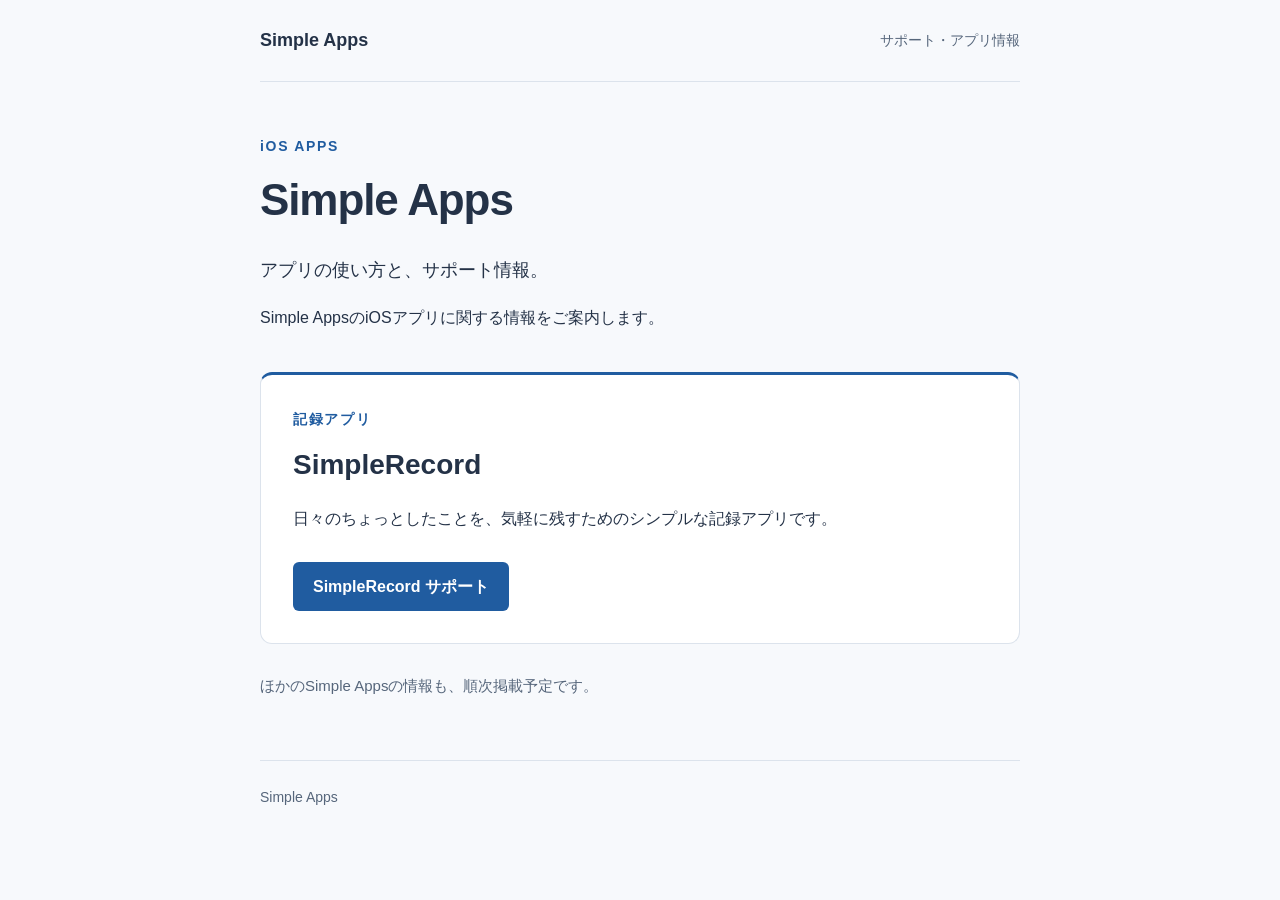
==== index.html @ bc2d6ebd "Add Simple Apps support site" ====
<!doctype html>
<html lang="ja">
<head>
  <meta charset="utf-8">
  <meta name="viewport" content="width=device-width, initial-scale=1">
  <meta name="description" content="Simple AppsのiOSアプリに関するサポートとプライバシー情報。">
  <title>Simple Apps</title>
  <link rel="stylesheet" href="styles.css">
</head>
<body>
  <a class="skip-link" href="#main">本文へ移動</a>
  <header class="site-header"><a class="brand" href="index.html">Simple Apps</a><span>サポート・アプリ情報</span></header>
  <main id="main">
    <div class="intro">
      <p class="eyebrow">iOS APPS</p>
      <h1>Simple Apps</h1>
      <p class="lead">アプリの使い方と、サポート情報。</p>
      <p>Simple AppsのiOSアプリに関する情報をご案内します。</p>
    </div>
    <section class="app-card" aria-labelledby="app-name">
      <p class="eyebrow">記録アプリ</p>
      <h2 id="app-name">SimpleRecord</h2>
      <p>日々のちょっとしたことを、気軽に残すためのシンプルな記録アプリです。</p>
      <a class="button-link" href="simplerecord/index.html">SimpleRecord サポート</a>
    </section>
    <p class="muted upcoming">ほかのSimple Appsの情報も、順次掲載予定です。</p>
  </main>
  <footer class="site-footer"><span>Simple Apps</span></footer>
</body>
</html>
---- styles.css ----
/* Shared, dependency-free styles for Simple Apps. */
:root {
  color-scheme: light;
  font-family: -apple-system, BlinkMacSystemFont, "Hiragino Kaku Gothic ProN", "Hiragino Sans", "Yu Gothic", Meiryo, sans-serif;
  color: #243247;
  background: #f7f9fc;
  line-height: 1.85;
  -webkit-text-size-adjust: 100%;
}
* { box-sizing: border-box; }
body { margin: 0; overflow-wrap: anywhere; }
a { color: #205ca0; text-underline-offset: .24em; }
a:hover { text-decoration-thickness: 2px; }
a:focus-visible { outline: 3px solid #205ca0; outline-offset: 5px; }
.site-header, main, .site-footer { width: min(100% - 48px, 760px); margin-inline: auto; }
.site-header { padding-block: 24px; border-bottom: 1px solid #dce3ec; display: flex; align-items: center; justify-content: space-between; gap: 16px; flex-wrap: wrap; }
.brand { font-size: 1.125rem; font-weight: 700; color: #243247; text-decoration: none; }
.site-header span, .muted { color: #56667b; }
.site-header span { font-size: .875rem; }
main { padding-block: 52px 60px; min-height: 65vh; }
.intro { margin-bottom: 40px; }
.eyebrow { font-size: .875rem; font-weight: 700; letter-spacing: .12em; color: #205ca0; margin: 0 0 10px; }
h1 { font-size: clamp(2rem, 5vw, 2.75rem); line-height: 1.35; letter-spacing: -.025em; margin: 0 0 24px; }
.title-detail { display: block; font-size: .62em; letter-spacing: 0; margin-top: 12px; line-height: 1.6; }
h2 { font-size: 1.25rem; line-height: 1.6; margin: 0 0 16px; }
p { margin: 0 0 16px; }
p:last-child { margin-bottom: 0; }
.lead { font-size: 1.125rem; }
section { margin-top: 36px; }
.app-card { padding: 32px; background: #fff; border: 1px solid #dce3ec; border-top: 3px solid #205ca0; border-radius: 12px; }
.app-card h2 { font-size: 1.75rem; }
.button-link { display: inline-block; margin-top: 12px; padding: 10px 20px; background: #205ca0; color: #fff; border-radius: 6px; text-decoration: none; font-weight: 600; }
.button-link:hover { background: #184b84; }
.upcoming { margin-top: 28px; font-size: .9375rem; }
.tags { display: flex; flex-wrap: wrap; gap: 10px; padding: 0; list-style: none; }
.tags li { padding: 4px 16px; border: 1px solid #dce3ec; background: #fff; border-radius: 6px; }
.features { padding-left: 1.5em; }
.features li { padding-block: 4px; }
.faq { margin: 0; }
.faq dt { border-top: 1px solid #dce3ec; padding-top: 20px; font-weight: 600; }
.faq dd { margin: 8px 0 20px; }
.contact-placeholder { padding: 14px 18px; border: 1px dashed #8a6a2d; border-radius: 6px; background: #fff9ec; color: #624719; }
.contact-placeholder code { font-size: .9375rem; }
.page-links { margin-top: 40px; padding-top: 24px; border-top: 1px solid #dce3ec; }
.page-links a, .site-footer a { display: inline-block; padding-block: 8px; }
.site-footer { border-top: 1px solid #dce3ec; padding-block: 24px; display: flex; align-items: center; justify-content: space-between; gap: 16px; flex-wrap: wrap; font-size: .875rem; color: #56667b; }
.skip-link { position: absolute; top: 8px; left: 8px; padding: 8px 16px; background: #fff; transform: translateY(-200%); }
.skip-link:focus { transform: translateY(0); }
@media (max-width: 480px) {
  .site-header, main, .site-footer { width: calc(100% - 40px); }
  main { padding-block: 36px 44px; }
  .app-card { padding: 24px; }
}
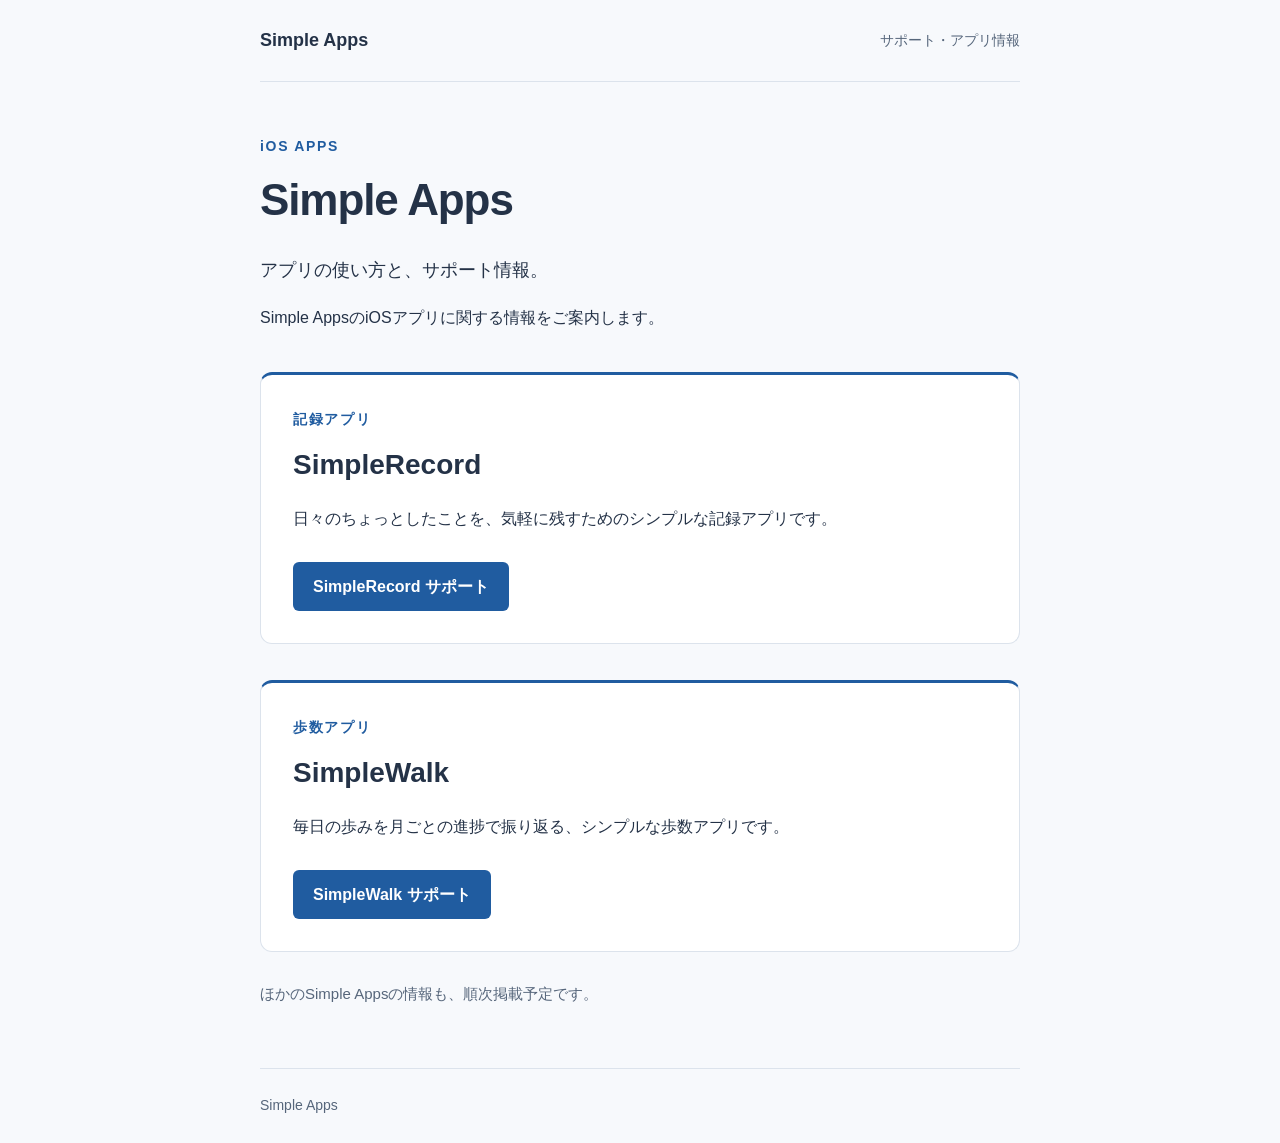
==== commit f2648b02: "Add SimpleWalk support and privacy pages" ====
--- a/index.html
+++ b/index.html
@@ -23,6 +23,12 @@
       <p>日々のちょっとしたことを、気軽に残すためのシンプルな記録アプリです。</p>
       <a class="button-link" href="simplerecord/index.html">SimpleRecord サポート</a>
     </section>
+    <section class="app-card" aria-labelledby="simplewalk-name">
+      <p class="eyebrow">歩数アプリ</p>
+      <h2 id="simplewalk-name">SimpleWalk</h2>
+      <p>毎日の歩みを月ごとの進捗で振り返る、シンプルな歩数アプリです。</p>
+      <a class="button-link" href="simplewalk/index.html">SimpleWalk サポート</a>
+    </section>
     <p class="muted upcoming">ほかのSimple Appsの情報も、順次掲載予定です。</p>
   </main>
   <footer class="site-footer"><span>Simple Apps</span></footer>
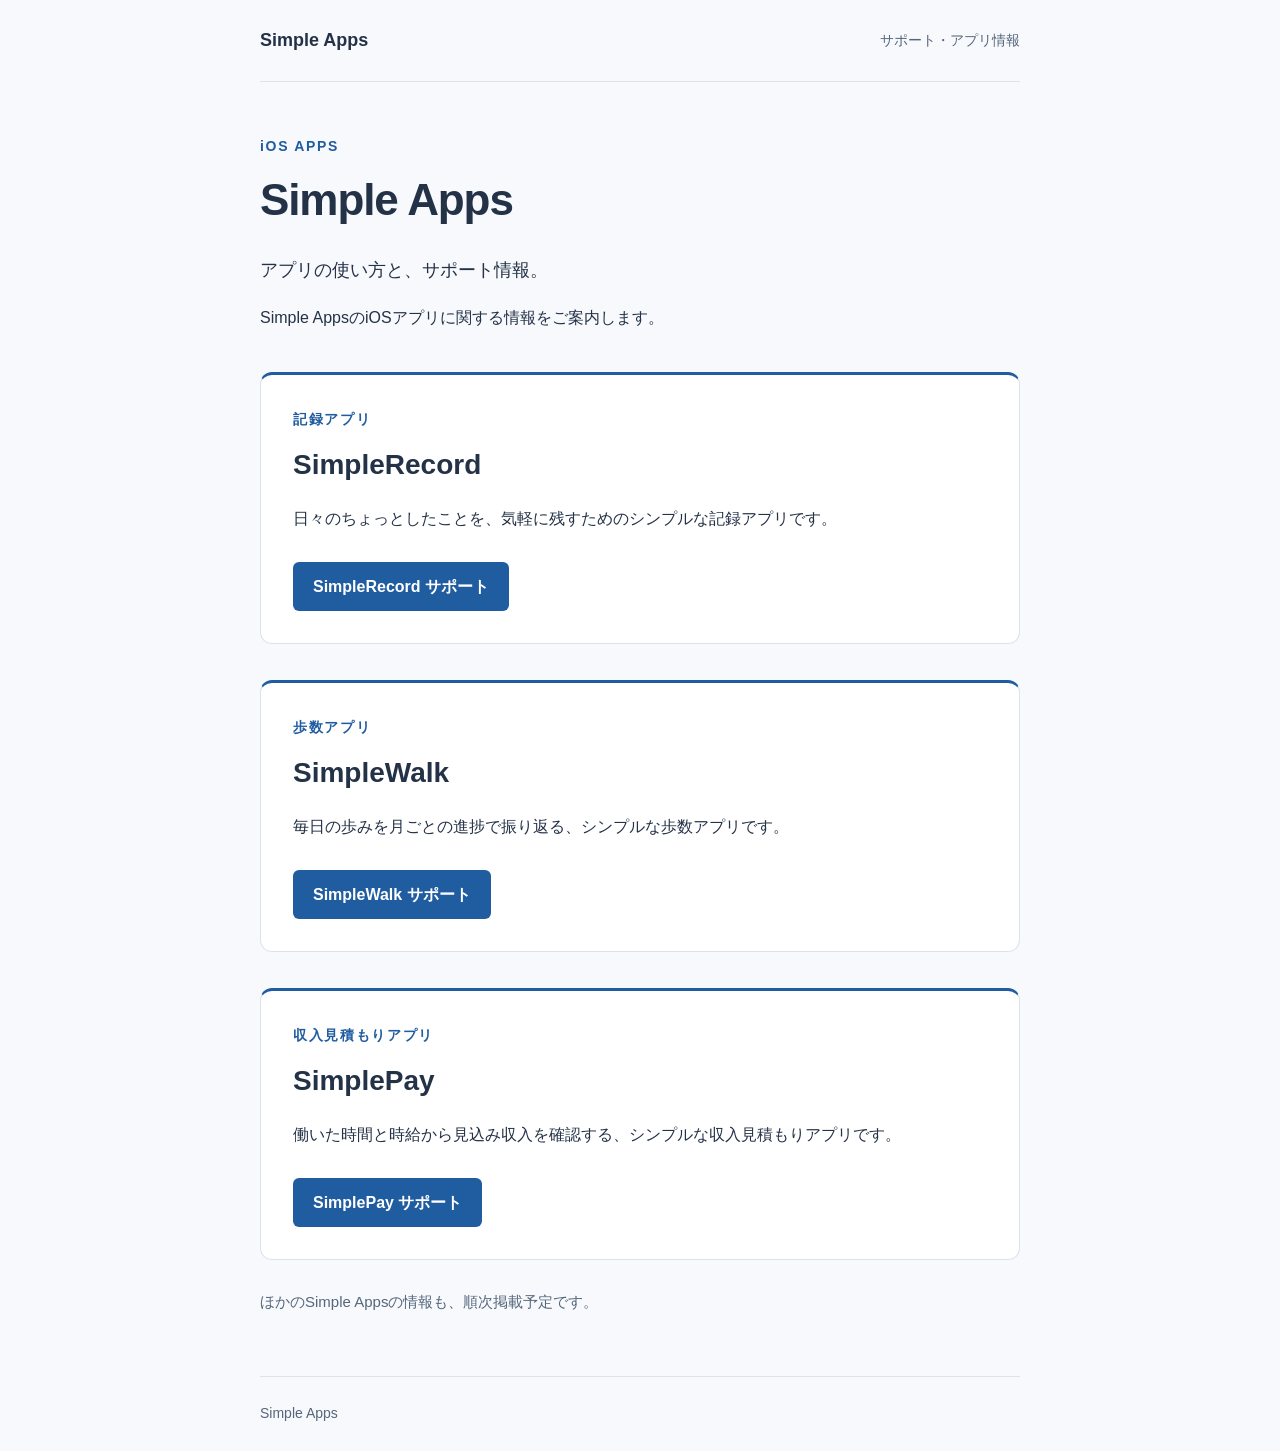
==== commit 5b74b339: "Add SimplePay support and privacy pages" ====
--- a/index.html
+++ b/index.html
@@ -29,6 +29,12 @@
       <p>毎日の歩みを月ごとの進捗で振り返る、シンプルな歩数アプリです。</p>
       <a class="button-link" href="simplewalk/index.html">SimpleWalk サポート</a>
     </section>
+    <section class="app-card" aria-labelledby="simplepay-name">
+      <p class="eyebrow">収入見積もりアプリ</p>
+      <h2 id="simplepay-name">SimplePay</h2>
+      <p>働いた時間と時給から見込み収入を確認する、シンプルな収入見積もりアプリです。</p>
+      <a class="button-link" href="simplepay/index.html">SimplePay サポート</a>
+    </section>
     <p class="muted upcoming">ほかのSimple Appsの情報も、順次掲載予定です。</p>
   </main>
   <footer class="site-footer"><span>Simple Apps</span></footer>
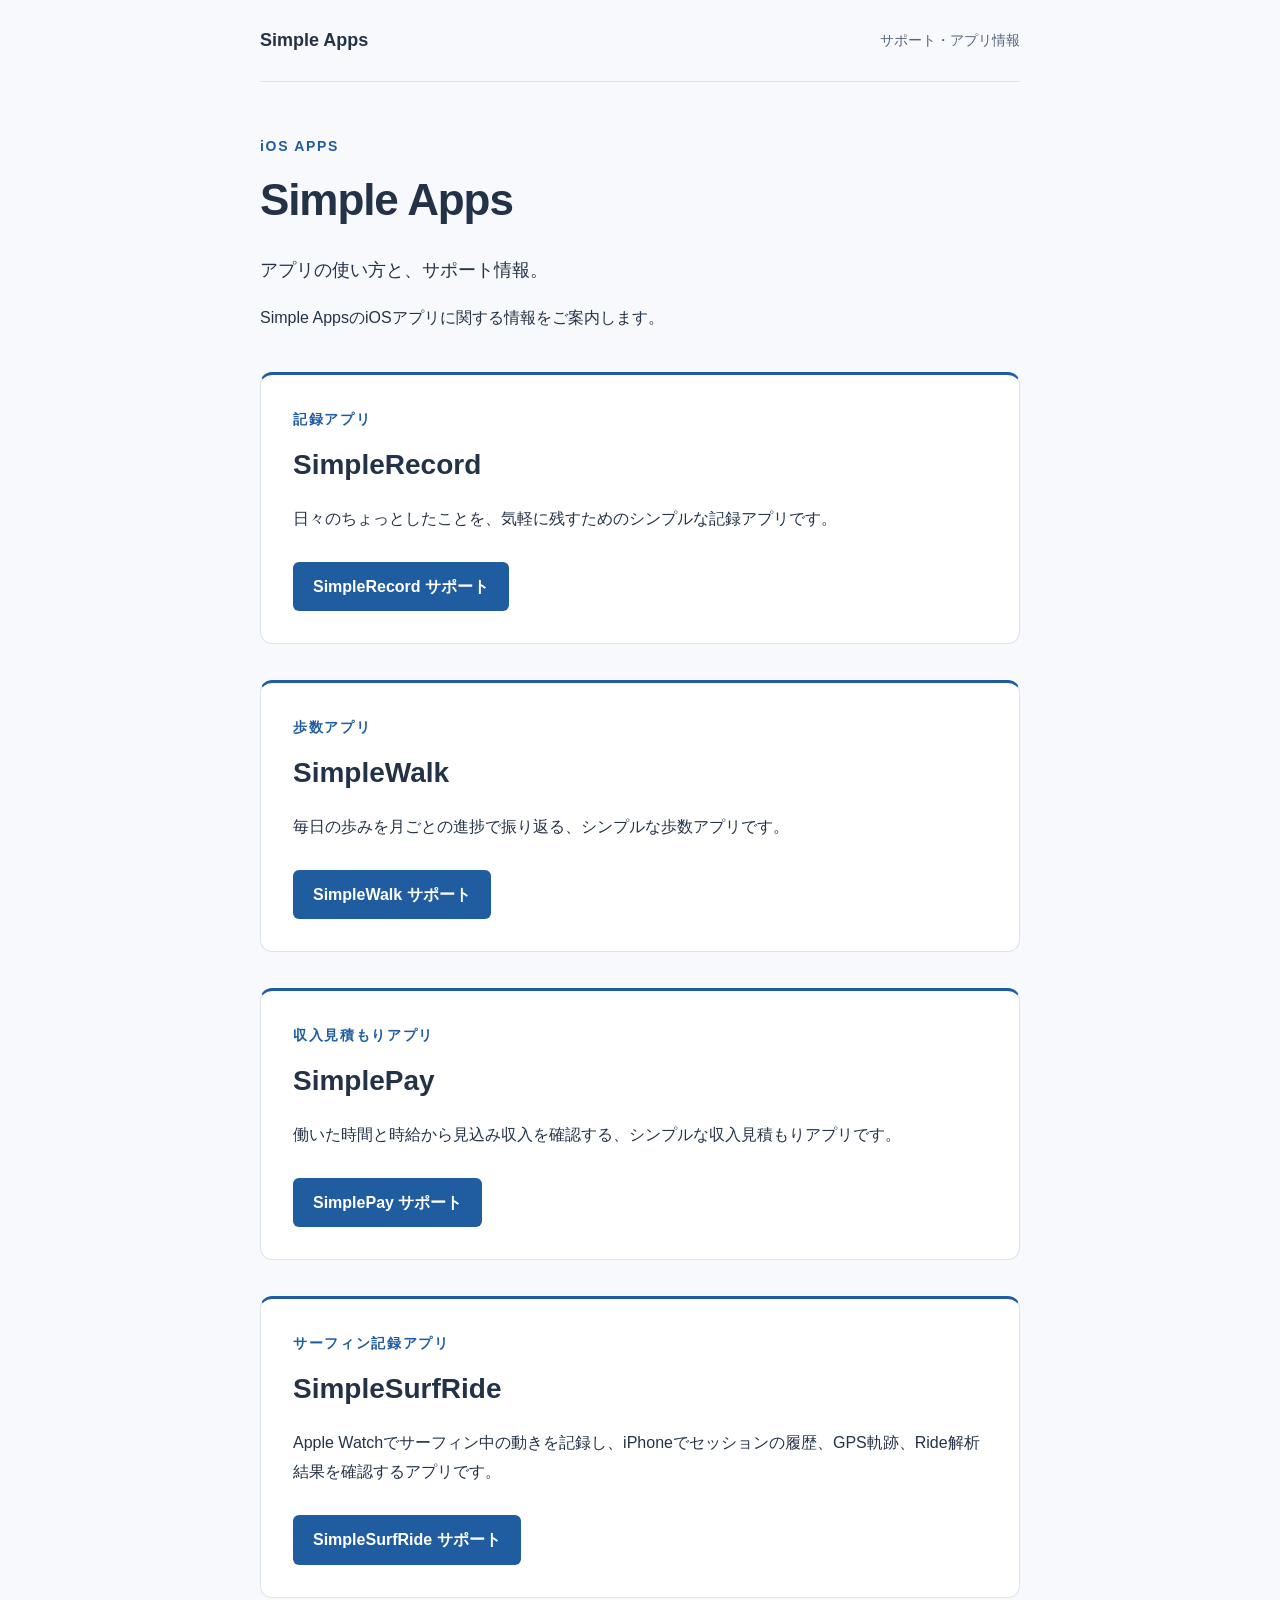
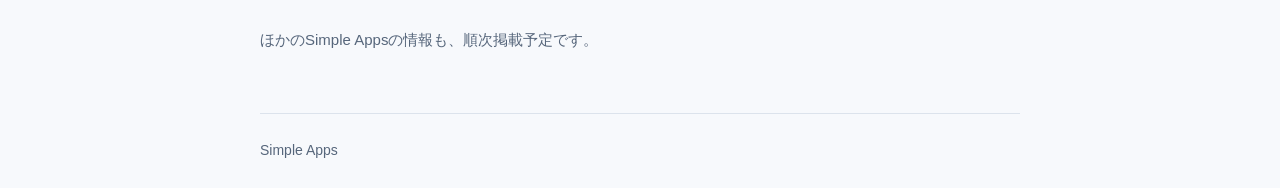
==== commit 28c05beb: "Add SimpleSurfRide support and privacy pages" ====
--- a/index.html
+++ b/index.html
@@ -35,6 +35,12 @@
       <p>働いた時間と時給から見込み収入を確認する、シンプルな収入見積もりアプリです。</p>
       <a class="button-link" href="simplepay/index.html">SimplePay サポート</a>
     </section>
+    <section class="app-card" aria-labelledby="simplesurfride-name">
+      <p class="eyebrow">サーフィン記録アプリ</p>
+      <h2 id="simplesurfride-name">SimpleSurfRide</h2>
+      <p>Apple Watchでサーフィン中の動きを記録し、iPhoneでセッションの履歴、GPS軌跡、Ride解析結果を確認するアプリです。</p>
+      <a class="button-link" href="simplesurfride/index.html">SimpleSurfRide サポート</a>
+    </section>
     <p class="muted upcoming">ほかのSimple Appsの情報も、順次掲載予定です。</p>
   </main>
   <footer class="site-footer"><span>Simple Apps</span></footer>
